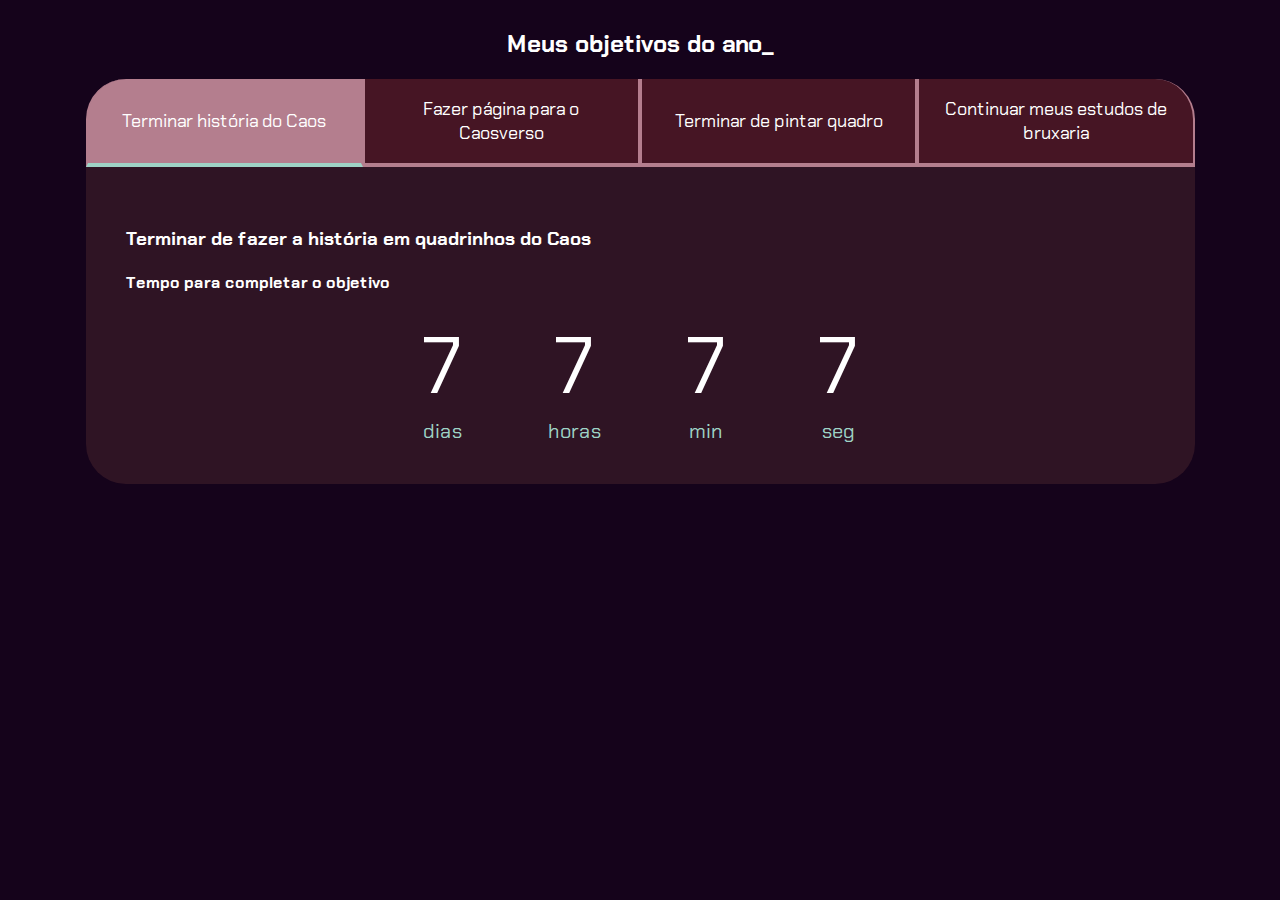
==== programação2024-1/index.html @ 359b6ef1 "Add files via upload" ====
<!DOCTYPE html>

<html lang="pt-br">
<head>
    <meta charset="UTF-8">
    <meta name="viewport" content="width=device-width, initial-scale=1.0">
    <title>Meus objetivos do ano</title>
    <link rel="stylesheet" href="style.css">
</head>

<body>
    <section class="conteudo-principal">
        <h2 class="titulo-ptincipal"> Meus objetivos do ano<span>_</span></h2>

        <div class="conteudo">
        <div class="botoes">
            <button class="botao ativo">Terminar história do Caos</button>
            <button class="botao">Fazer página para o Caosverso</button>
            <button class="botao">Terminar de pintar quadro</button>
            <button class="botao">Continuar meus estudos de bruxaria</button>
        </div>
        <div class="abas-textos">
            <div class="aba-conteudo ativo">
                <h3 class="aba conteudo-titulo-principal">Terminar de fazer a história em quadrinhos do Caos</h3>
                <h4 class="conteudo-titulo-secundario">Tempo para completar o objetivo</h4>
                <div class="contador">
                    <div class="contador-digito">
                        <p class="contador-digito-numero">7</p>
                        <p class="contador-digito-texto">dias</p>
                    </div>
                    <div class="contador-digito">
                        <p class="contador-digito-numero">7</p>
                        <p class="contador-digito-texto">horas</p>
                    </div>
                    <div class="contador-digito">
                        <p class="contador-digito-numero">7</p>
                        <p class="contador-digito-texto">min</p>
                    </div>
                    <div class="contador-digito">
                        <p class="contador-digito-numero">7</p>
                        <p class="contador-digito-texto">seg</p>
                    </div>
                </div>
            </div>
            <div class="aba-conteudo">
                <h3 class="aba conteudo-titulo-principal">Fazer uma página html para apresentar o Caosverso e seus personagens</h3>
                <h4 class="conteudo-titulo-secundario">Tempo para completar o objetivo</h4>
                <div class="contador"></div>
            </div>
            <div class="aba-conteudo">
                <h3 class="aba conteudo-titulo-principal">Terminar de pintar o quadro da Deusa Triplice e consagra-lo</h3>
                <h4 class="conteudo-titulo-secundario">Tempo para completar o objetivo</h4>
                <div class="contador"></div>
            </div>
            <div class="aba-conteudo">
                <h3 class="aba conteudo-titulo-principal">Terminar de ler os livros de bruxaria que comecei e fazer as anotações</h3>
                <h4 class="conteudo-titulo-secundario">Tempo para completar o objetivo</h4>
                <div class="contador"></div>
            </div>
        </div>
    </div>
    </section>
    <script src="main.js"></script>
</body>
</html>
---- programação2024-1/style.css ----
@import url('https://fonts.googleapis.com/css2?family=Chakra+Petch:wght@400;700&display=swap');


:root {
    --cor-de-fundo: #15031B;
    --ciano: #9ED3C6;
    --branco: #FFFFFF;
    --botao-ativo: #B47E8E;
    --botao-inativo: rgba(70, 21, 36, 1);
    --texto-fundo: rgba(108, 61, 61, 0.3);   
} 

body{
    background-color: var(--cor-de-fundo);
    color: var(--branco);
    font-family: 'Chakra Petch', sans-serif;
}

.conteudo-principal{
    display: flex;
    flex-direction: column;
    justify-content: center;
    align-items: center;
    max-width: 1200px;
    width: 100%;
    margin: 0 auto;
}

.titulo-principal{
    text-align: left;
    width: 100%;
    font-size: 32px;
}

.titulo-psincipal span{
    color: var(--ciano);
}

.botao{
    font-family: "Chakra Petch", sans-serif;
    background-color: var(--botao-inativo);
    color: var(--branco);
    display: flex;
    justify-content: center;
    padding: 1em;
    font-size: 18px;
    align-items: center;
    width: 100%;
    border-bottom: 4px solid var(--botao-ativo);
    border-left: 2px solid var(--botao-ativo);
    border-right: 2px solid var(--botao-ativo);
    border-top: none;
}

.botao:first-child{
    border-radius: 40px 40px 0 0;
}
.botoes{
    display: block;
}

.botao.ativo{
    background-color: var(--botao-ativo);
    border-bottom: 4px solid var(--ciano);
}

.abas-textos{
    background-color: var(--texto-fundo);
    padding: 40px;
    border-radius: 0 0 40px 40px;

}
.aba-conteudo.ativo{
    display: block;
}

.aba-conteudo{
    display: none;
}

.aba-conteudo-titulo-principal{
    font-size: 28px;
    text-align: center;
}

.aba-conteudo-titulo-secundario{
    text-align: center;
    color: var(--ciano);
    text-transform: uppercase;
}

.contador{
   display: flex;
   justify-content: center;
   flex-wrap: wrap;
}

.contador-digito{
    padding: 0 16px;
    text-align: center;
    min-width: 100px;
}

.contador-digito-numero{
    font-size: 80px;
    margin: 0;
}

.contador-digito-texto{
    color: var(--ciano);
    font-size: 20px;
    margin: 0;
}

@media screen and (min-width: 768px) {
    .botoes{
        display: flex;
    }
    
    .botao:first-child{
        border-radius: 40px 0 0 0;
    }

    .botao:last-child{
        border-radius: 0 40px 0 0;
    }
}
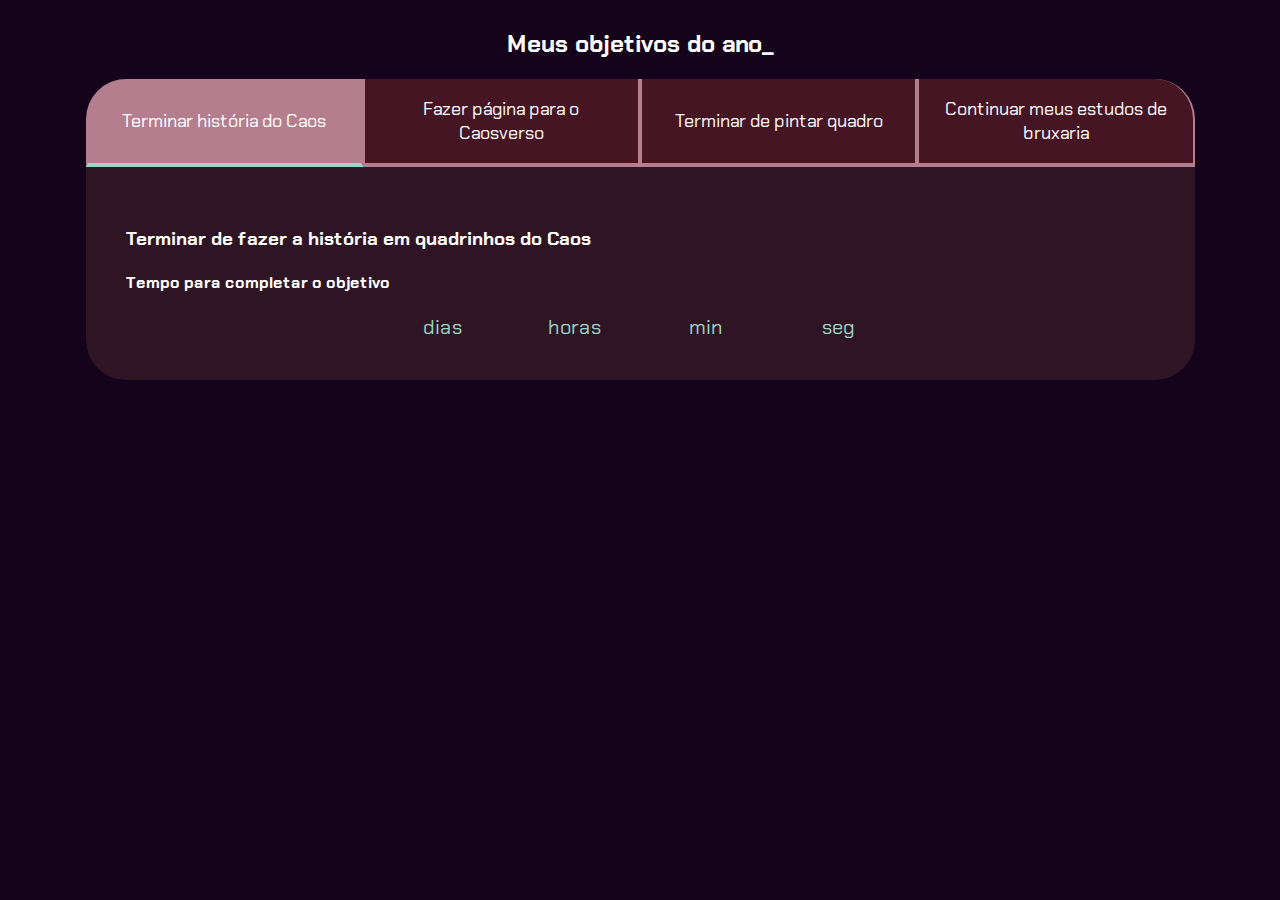
==== commit 4408f6ba: "Add files via upload" ====
--- a/programação2024-1/index.html
+++ b/programação2024-1/index.html
@@ -25,19 +25,19 @@
                 <h4 class="conteudo-titulo-secundario">Tempo para completar o objetivo</h4>
                 <div class="contador">
                     <div class="contador-digito">
-                        <p class="contador-digito-numero">7</p>
+                        <p class="contador-digito-numero" id="dias0"></p>
                         <p class="contador-digito-texto">dias</p>
                     </div>
                     <div class="contador-digito">
-                        <p class="contador-digito-numero">7</p>
+                        <p class="contador-digito-numero" id="horas0"></p>
                         <p class="contador-digito-texto">horas</p>
                     </div>
                     <div class="contador-digito">
-                        <p class="contador-digito-numero">7</p>
+                        <p class="contador-digito-numero" id="min0"></p>
                         <p class="contador-digito-texto">min</p>
                     </div>
                     <div class="contador-digito">
-                        <p class="contador-digito-numero">7</p>
+                        <p class="contador-digito-numero" id="seg0"></p>
                         <p class="contador-digito-texto">seg</p>
                     </div>
                 </div>
@@ -45,17 +45,67 @@
             <div class="aba-conteudo">
                 <h3 class="aba conteudo-titulo-principal">Fazer uma página html para apresentar o Caosverso e seus personagens</h3>
                 <h4 class="conteudo-titulo-secundario">Tempo para completar o objetivo</h4>
-                <div class="contador"></div>
+                <div class="contador">
+                    <div class="contador-digito">
+                        <p class="contador-digito-numero" id="dias1"></p>
+                        <p class="contador-digito-texto">dias</p>
+                    </div>
+                    <div class="contador-digito">
+                        <p class="contador-digito-numero" id="horas1"></p>
+                        <p class="contador-digito-texto">horas</p>
+                    </div>
+                    <div class="contador-digito">
+                        <p class="contador-digito-numero" id="min1"></p>
+                        <p class="contador-digito-texto">min</p>
+                    </div>
+                    <div class="contador-digito">
+                        <p class="contador-digito-numero" id="seg1"></p>
+                        <p class="contador-digito-texto">seg</p>
+                    </div>
+                </div>
             </div>
             <div class="aba-conteudo">
                 <h3 class="aba conteudo-titulo-principal">Terminar de pintar o quadro da Deusa Triplice e consagra-lo</h3>
                 <h4 class="conteudo-titulo-secundario">Tempo para completar o objetivo</h4>
-                <div class="contador"></div>
+                <div class="contador">
+                    <div class="contador-digito">
+                        <p class="contador-digito-numero" id="dias2"></p>
+                        <p class="contador-digito-texto">dias</p>
+                    </div>
+                    <div class="contador-digito">
+                        <p class="contador-digito-numero" id="horas2"></p>
+                        <p class="contador-digito-texto">horas</p>
+                    </div>
+                    <div class="contador-digito">
+                        <p class="contador-digito-numero" id="minutos2"></p>
+                        <p class="contador-digito-texto">min</p>
+                    </div>
+                    <div class="contador-digito">
+                        <p class="contador-digito-numero" id="seg2"></p>
+                    </div>
+                </div>
             </div>
             <div class="aba-conteudo">
                 <h3 class="aba conteudo-titulo-principal">Terminar de ler os livros de bruxaria que comecei e fazer as anotações</h3>
                 <h4 class="conteudo-titulo-secundario">Tempo para completar o objetivo</h4>
-                <div class="contador"></div>
+                <div class="contador">
+                    <div class="contador-digito">
+                        <p class="contador-digito-numero" id="dias3"></p>
+                        <p class="contador-digito-texto">dias</p>
+                    </div>
+                    <div class="contador-digito">
+                        <p class="contador-digito-numero" id="horas3"></p>
+                        <p class="contador-digito-texto">horas</p>
+                    </div>
+                    <div class="contador-digito">
+                        <p class="contador-digito-numero" id="min3"></p>
+                        <p class="contador-digito-texto">min</p>
+                    </div>
+                    <div class="contador-digito">
+                        <p class="contador-digito-numero" id="seg3"></p>
+                        <p class="contador-digito-texto">seg</p>
+                    </div>
+                </div>
             </div>
         </div>
     </div>
